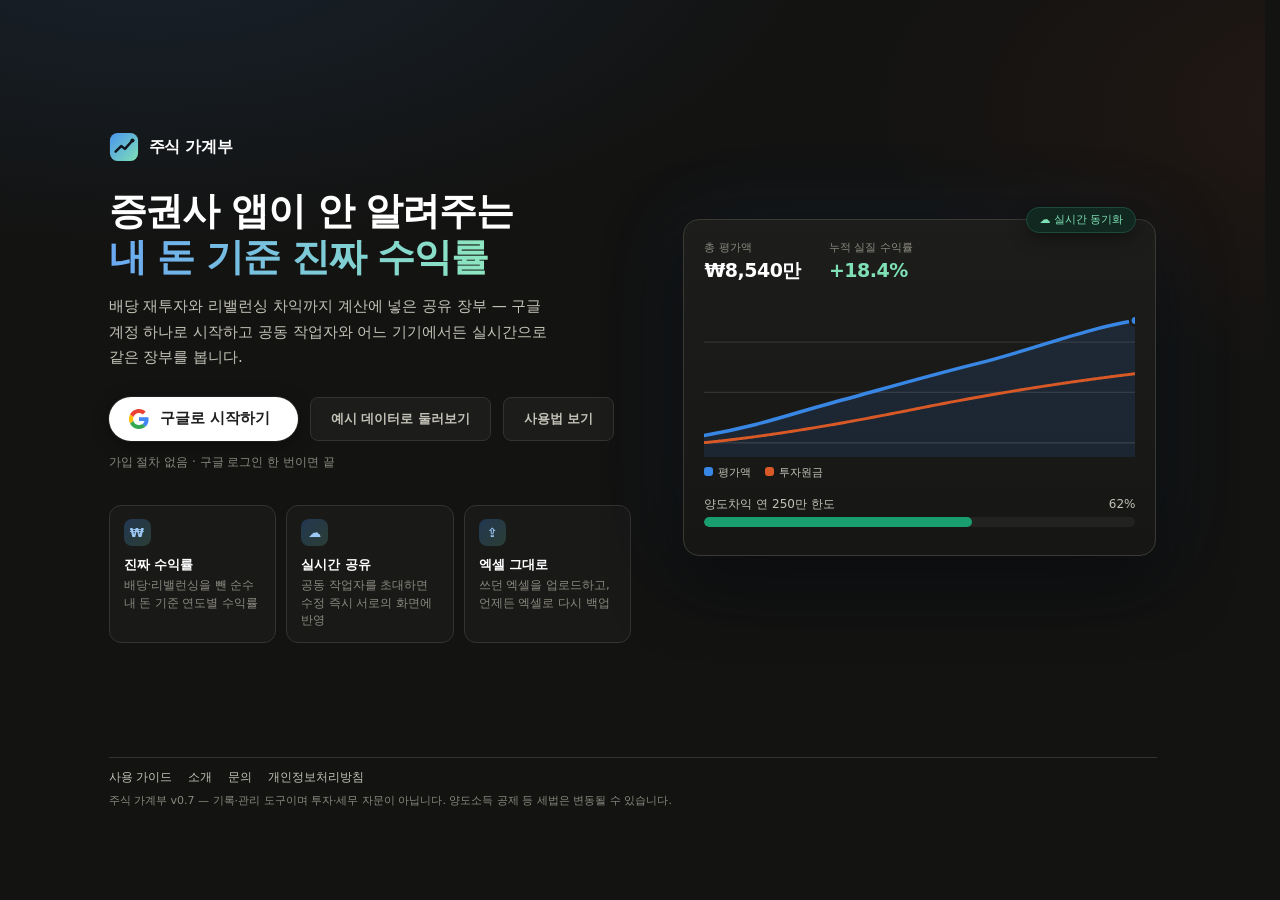
==== index.html @ 70cb53aa "deploy" ====
<!doctype html>
<html lang="ko">
  <head>
    <meta charset="UTF-8" />
    <meta name="viewport" content="width=device-width, initial-scale=1.0" />
    <meta name="theme-color" content="#131312" />
    <meta name="description" content="주식 가계부 — 증권사 앱이 알려주지 않는 내 돈 기준 수익률을 계산하는 공유 배당 가계부." />
    <title>주식 가계부 — 공유 배당 가계부</title>
    <link rel="icon" href="/favicon.svg" type="image/svg+xml" />
    <link rel="icon" href="/favicon-32.png" sizes="32x32" type="image/png" />
    <link rel="apple-touch-icon" href="/apple-touch-icon.png" />
    <!-- 방문 집계는 자체 구현 (src/lib/track.ts → Supabase page_views, 익명·무쿠키, 관리자만 열람) -->

    <script type="module" crossorigin src="/assets/index-CUEFpsve.js"></script>
    <link rel="stylesheet" crossorigin href="/assets/index-DEl2LK3-.css">
  </head>
  <body>
    <div id="root"></div>
    <!-- 자바스크립트 없이 접근하는 크롤러·브라우저를 위한 최소 안내와 링크 -->
    <noscript>
      <div style="max-width:720px;margin:40px auto;padding:0 20px;color:#c3c2b7;font-family:system-ui,sans-serif;line-height:1.8">
        <h1 style="color:#fff">주식 가계부</h1>
        <p>
          증권사 앱이 알려주지 않는 <b style="color:#fff">내 돈 기준 진짜 수익률</b>을 계산하는 2인 공유 배당 투자 장부입니다.
          배당 재투자와 리밸런싱 실현차익을 뺀 순수 투자원금 기준으로 수익률을 계산합니다.
        </p>
        <p>이 페이지를 보려면 자바스크립트가 필요합니다. 아래 페이지는 자바스크립트 없이도 열립니다.</p>
        <p>
          <a href="/guide.html" style="color:#3987e5">사용 가이드</a> ·
          <a href="/about.html" style="color:#3987e5">서비스 소개</a> ·
          <a href="/contact.html" style="color:#3987e5">문의</a> ·
          <a href="/privacy.html" style="color:#3987e5">개인정보처리방침</a>
        </p>
      </div>
    </noscript>
  </body>
</html>
---- assets/index-DEl2LK3-.css ----
:root{--bg: #131312;--surface: #1a1a19;--surface2: #222220;--line: #34332e;--ink: #ffffff;--dim: #c3c2b7;--muted: #8a897e;--s1: #3987e5;--s2: #d95926;--good: #199e70;--bad: #e66767;--amber: #c98500;--input-bg: #26231a;--input-ink: #ffd76a;--key-bg: #10281f;--key-ink: #7fe0b6;--radius: 10px}*{box-sizing:border-box}html,body{margin:0;padding:0}html{scrollbar-gutter:stable}body{background:radial-gradient(1100px 520px at 12% -8%,rgba(57,135,229,.13),transparent 60%),radial-gradient(900px 480px at 108% 12%,rgba(217,89,38,.08),transparent 55%),var(--bg);background-attachment:fixed;color:var(--ink);font-family:Pretendard,Malgun Gothic,맑은 고딕,system-ui,sans-serif;font-size:14px;line-height:1.5;word-break:keep-all;overflow-wrap:break-word}#root{max-width:1080px;margin:0 auto;padding:30px 16px 80px}.app-head{display:flex;align-items:center;gap:12px;flex-wrap:wrap;margin-bottom:16px}.app-head h1{font-size:22px;margin:0;letter-spacing:-.5px;display:flex;align-items:center;gap:9px}.app-head .tagline{color:var(--muted);font-size:12px}.privacy-note{color:var(--muted);font-size:12px;margin:2px 0 14px}.privacy-note b{color:var(--key-ink);font-weight:600}.tabs{display:flex;gap:8px;flex-wrap:wrap;margin-bottom:28px}.tabs a{background:var(--surface);color:var(--dim);border:1px solid var(--line);padding:9px 16px;border-radius:999px;cursor:pointer;font-size:13px;font-family:inherit;text-decoration:none;display:inline-block;line-height:1.5}.tabs a.on{background:linear-gradient(180deg,#4a95ee,#2e7ad8);border-color:transparent;color:#fff;font-weight:600;box-shadow:0 3px 12px #3987e540}.tabs a:hover:not(.on){border-color:var(--s1);color:var(--ink)}.tabs a .tab-badge{display:inline-block;margin-left:6px;min-width:17px;padding:0 5px;background:var(--bad);color:#fff;border-radius:999px;font-size:11px;font-weight:700;line-height:17px;text-align:center;vertical-align:1px}.tabs a.guide{margin-left:auto;color:var(--key-ink);background:var(--key-bg);border-color:#1e4a3b}.tabs a.guide:hover{background:#16382c;color:#fff;border-color:#2b6a54}@media (max-width: 620px){.tabs a.guide{margin-left:0}}.grid{display:grid;gap:14px}.grid>*,.card,.row>*{min-width:0}.grid.kpi{grid-template-columns:repeat(auto-fit,minmax(180px,1fr))}.grid.two{grid-template-columns:1fr 1fr}@media (max-width: 820px){.grid.two{grid-template-columns:1fr}}.card{background:linear-gradient(180deg,#1c1c1b,#191918);border:1px solid var(--line);border-radius:12px;padding:14px 16px;box-shadow:inset 0 1px #ffffff08,0 10px 30px #00000038}.card h3{margin:0 0 10px;font-size:13px;color:var(--dim);font-weight:600}.card h3 .sub{color:var(--muted);font-weight:400;margin-left:6px}.kpi .label{color:var(--muted);font-size:12px}.kpi .num{font-size:22px;font-weight:700;letter-spacing:-.5px;margin-top:2px}.kpi .delta{font-size:12px;margin-top:2px}.pos{color:var(--key-ink)}.neg{color:var(--bad)}.section-gap{margin-top:14px}.tbl{width:100%;border-collapse:collapse;font-size:13px}.tbl th{color:var(--muted);font-weight:600;text-align:center;padding:6px 8px;border-bottom:1px solid var(--line);white-space:nowrap}.tbl td{padding:6px 8px;border-bottom:1px solid var(--line);text-align:center;white-space:nowrap;font-variant-numeric:tabular-nums}.tbl tr:last-child td{border-bottom:none}.tbl tr:hover td{background:var(--surface2)}.tbl .key{color:var(--key-ink);font-weight:600}.tbl-wrap{overflow-x:auto;max-width:100%}.tbl-wrap.freeze{max-height:68vh;overflow:auto;--c1: 80px;--c2: 62px;--c3: 72px;--frz: #1b1b1a}.tbl-wrap.freeze thead th{position:sticky;top:0;z-index:2;background:var(--frz);box-shadow:inset 0 -1px 0 var(--line)}.tbl-wrap.fz3 th:nth-child(-n+3),.tbl-wrap.fz3 td:nth-child(-n+3),.tbl-wrap.fz1 th:nth-child(1),.tbl-wrap.fz1 td:nth-child(1){position:sticky;background:var(--frz);overflow:hidden;text-overflow:ellipsis}.tbl-wrap.fz3 th:nth-child(1),.tbl-wrap.fz3 td:nth-child(1),.tbl-wrap.fz1 th:nth-child(1),.tbl-wrap.fz1 td:nth-child(1){left:0;width:var(--c1);min-width:var(--c1);max-width:var(--c1)}.tbl-wrap.fz3 th:nth-child(2),.tbl-wrap.fz3 td:nth-child(2){left:var(--c1);width:var(--c2);min-width:var(--c2);max-width:var(--c2)}.tbl-wrap.fz3 th:nth-child(3),.tbl-wrap.fz3 td:nth-child(3){left:calc(var(--c1) + var(--c2));width:var(--c3);min-width:var(--c3);max-width:var(--c3)}.tbl-wrap.fz3 td:nth-child(3),.tbl-wrap.fz1 td:nth-child(1){box-shadow:1px 0 0 var(--line)}.tbl-wrap.fz3 thead th:nth-child(3),.tbl-wrap.fz1 thead th:nth-child(1){box-shadow:inset 0 -1px 0 var(--line),1px 0 0 var(--line)}.tbl-wrap.fz3 thead th:nth-child(-n+3),.tbl-wrap.fz1 thead th:nth-child(1){z-index:3}.tbl-wrap.fz3 tr:hover td:nth-child(-n+3),.tbl-wrap.fz1 tr:hover td:nth-child(1){background:var(--surface2)}@media (max-width: 620px){.tbl-wrap.freeze{--c1: 74px;--c2: 48px;--c3: 56px;max-height:62vh}.tbl-wrap.freeze .tbl th,.tbl-wrap.freeze .tbl td{padding:6px 5px}}input,select,textarea{background:var(--input-bg);color:var(--input-ink);border:1px solid var(--line);border-radius:6px;padding:6px 8px;font-family:inherit;font-size:13px;max-width:100%}input:focus,select:focus,textarea:focus{outline:1px solid var(--s1)}@media (max-width: 820px){input,select,textarea{font-size:16px}}input[type=number]{text-align:right;width:110px;-moz-appearance:textfield;-webkit-appearance:textfield;appearance:textfield}.num-in{text-align:right;width:110px;font-variant-numeric:tabular-nums}input[type=number]::-webkit-outer-spin-button,input[type=number]::-webkit-inner-spin-button{-webkit-appearance:none;margin:0}input::placeholder{color:#6d6a58}.act{background:linear-gradient(180deg,#4a95ee,#2e7ad8);color:#fff;border:none;border-radius:8px;padding:8px 16px;cursor:pointer;font-family:inherit;font-size:13px;font-weight:600;text-decoration:none;display:inline-block;text-align:center;line-height:1.5;box-shadow:0 3px 12px #3987e540}.act.ghost{background:#ffffff0a;color:var(--dim);border:1px solid var(--line);box-shadow:none}.act.danger{background:transparent;color:var(--bad);border:1px solid var(--bad);box-shadow:none}.act:hover{filter:brightness(1.12)}a.act,a.act:visited{color:#fff}a.act.ghost,a.act.ghost:visited{color:var(--dim)}.row{display:flex;gap:8px;align-items:center;flex-wrap:wrap}.row-del{background:none;border:none;color:var(--muted);cursor:pointer;padding:0 6px;font-size:14px;line-height:1;font-family:inherit}.row-del:hover{color:var(--bad)}.hint{color:var(--muted);font-size:12px}.warn{color:var(--amber);font-size:12px}.chart-box{position:relative}.chart-box svg{display:block;width:100%;height:auto}.tooltip{position:absolute;pointer-events:none;background:#0c0c0b;border:1px solid var(--line);border-radius:8px;padding:8px 10px;font-size:12px;color:var(--ink);box-shadow:0 6px 20px #00000080;z-index:5;white-space:nowrap}.tooltip .t-title{color:var(--muted);margin-bottom:3px}.legend{display:flex;gap:14px;margin-top:6px;font-size:12px;color:var(--dim)}.legend .chip{display:inline-block;width:10px;height:10px;border-radius:3px;margin-right:5px;vertical-align:-1px}.gauge{margin:8px 0}.gauge .g-label{display:flex;justify-content:space-between;font-size:12px;color:var(--dim);margin-bottom:4px}.gauge .g-track{height:10px;background:var(--surface2);border-radius:999px;overflow:hidden}.gauge .g-fill{height:100%;border-radius:999px;background:var(--good)}.gauge .g-fill.over{background:var(--bad)}.empty{border:1px solid var(--line);border-radius:16px;padding:36px 28px;background:linear-gradient(180deg,#1d1d1c,#181817);box-shadow:inset 0 1px #ffffff08,0 14px 40px #0000004d;text-align:center;color:var(--dim)}.empty h2{color:var(--ink);font-size:20px;margin:0 0 6px;letter-spacing:-.5px}.empty p{margin:4px 0 18px;font-size:13px}.empty .row{justify-content:center}textarea.code{width:100%;min-height:90px;font-family:Consolas,monospace;font-size:11px;color:var(--dim)}.footer-note{margin-top:28px;color:var(--muted);font-size:11px;border-top:1px solid var(--line);padding-top:10px}.foot-links{display:block;margin-bottom:6px}.foot-links a{color:var(--dim);font-size:12px;text-decoration:none;margin-right:16px}.foot-links a:hover{color:var(--s1);text-decoration:underline}.overlay{position:fixed;top:0;right:0;bottom:0;left:0;background:#0009;z-index:50;display:flex;align-items:center;justify-content:center;padding:20px}.modal{background:var(--surface);border:1px solid var(--line);border-radius:var(--radius);padding:18px 20px;max-width:560px;width:100%;max-height:85vh;overflow-y:auto;box-shadow:0 20px 60px #0009}.modal ul{padding-left:18px;margin:10px 0 12px}.modal li{font-size:12.5px;color:var(--dim);margin-bottom:7px;line-height:1.6;word-break:keep-all}.demo-bar{display:flex;align-items:center;justify-content:space-between;gap:14px;flex-wrap:wrap;background:linear-gradient(180deg,#23211a,#1e1c16);border:1px solid #4a4432;border-radius:12px;padding:12px 16px;margin-bottom:14px;color:var(--dim);font-size:13px}.demo-bar b{color:var(--input-ink)}.toast{position:fixed;bottom:26px;left:50%;transform:translate(-50%);z-index:60;max-width:min(92vw,560px);background:var(--key-bg);color:var(--key-ink);border:1px solid #1e4a3b;border-radius:999px;padding:10px 20px;font-size:13px;font-weight:600;box-shadow:0 10px 34px #00000080;animation:toast-in .18s ease-out;word-break:keep-all;text-align:center}@keyframes toast-in{0%{opacity:0;transform:translate(-50%) translateY(8px)}to{opacity:1;transform:translate(-50%) translateY(0)}}.sync-chip{font-size:11px;color:var(--key-ink);background:var(--key-bg);border:1px solid #1e4a3b;border-radius:999px;padding:3px 10px}.sync-chip.bad{color:var(--bad);background:#2a1616;border-color:#5c2a2a}details.legacy{margin-top:12px}details.legacy summary{cursor:pointer;color:var(--muted);font-size:12px}details.legacy[open] summary{margin-bottom:8px}.gate-wrap{min-height:calc(100vh - 110px);display:flex;flex-direction:column}.gate{flex:1;display:grid;grid-template-columns:1.05fr .95fr;gap:52px;align-items:center;padding:44px 0 28px}.brand{display:flex;align-items:center;gap:10px;font-weight:700;font-size:16px;letter-spacing:-.3px;margin-bottom:26px}.gate h2{font-size:clamp(26px,4.2vw,38px);line-height:1.22;margin:0 0 14px;letter-spacing:-1.2px;font-weight:800}.gate h2 em{font-style:normal;background:linear-gradient(92deg,#6aa9f2,#8ee7c0);-webkit-background-clip:text;background-clip:text;color:transparent}.gate .lead{color:var(--dim);font-size:15px;line-height:1.7;margin:0 0 26px;max-width:46ch;word-break:keep-all}.feat>span:last-child,.empty p{word-break:keep-all}.feats{display:grid;grid-template-columns:repeat(3,1fr);gap:10px;margin-top:34px}.feat{background:#ffffff06;border:1px solid var(--line);border-radius:12px;padding:13px 14px;display:flex;flex-direction:column;gap:3px}.feat b{font-size:13px;color:var(--ink)}.feat>span:last-child{color:var(--muted);font-size:11.5px;line-height:1.5}.f-ico{width:27px;height:27px;border-radius:8px;display:flex;align-items:center;justify-content:center;background:linear-gradient(135deg,#3987e547,#7fe0b62e);color:#9ec9f5;font-size:13px;font-weight:700;margin-bottom:6px}.gbtn{display:inline-flex;align-items:center;gap:11px;background:#fff;color:#1f1f1f;border:none;border-radius:999px;padding:12px 28px 12px 20px;font-size:15px;font-weight:700;font-family:inherit;cursor:pointer;box-shadow:0 4px 18px #00000059,0 0 0 1px #ffffff14;transition:transform .12s ease,box-shadow .12s ease}.gbtn:hover{transform:translateY(-1px);box-shadow:0 8px 26px #3987e54d,0 0 0 1px #ffffff1f}.gbtn:disabled{opacity:.6;cursor:default;transform:none}.gate-mock{position:relative}.mock-card{background:linear-gradient(180deg,#1d1d1c,#161615);border:1px solid #3a3934;border-radius:16px;padding:20px;box-shadow:0 24px 70px #0000008c,0 0 90px #3987e517}.mock-chip{position:absolute;top:-12px;right:20px;z-index:2;font-size:11px;color:var(--key-ink);background:var(--key-bg);border:1px solid #1e4a3b;border-radius:999px;padding:4px 12px;box-shadow:0 6px 18px #0006}.mock-kpis{display:flex;gap:28px;margin-bottom:14px}.m-label{display:block;color:var(--muted);font-size:11px}.m-num{font-size:19px;font-weight:800;letter-spacing:-.5px}.mock-chart{width:100%;height:auto;display:block}.mock-legend{display:flex;gap:14px;font-size:11px;color:var(--dim);margin-top:8px}.mock-legend i{width:9px;height:9px;border-radius:3px;display:inline-block;margin-right:5px}@media (max-width: 880px){.gate{grid-template-columns:1fr;gap:30px;padding-top:24px}.gate-mock{order:2;max-width:440px;width:100%;margin:0 auto}.feats{margin-top:26px}}@media (max-width: 560px){.feats{grid-template-columns:1fr}}
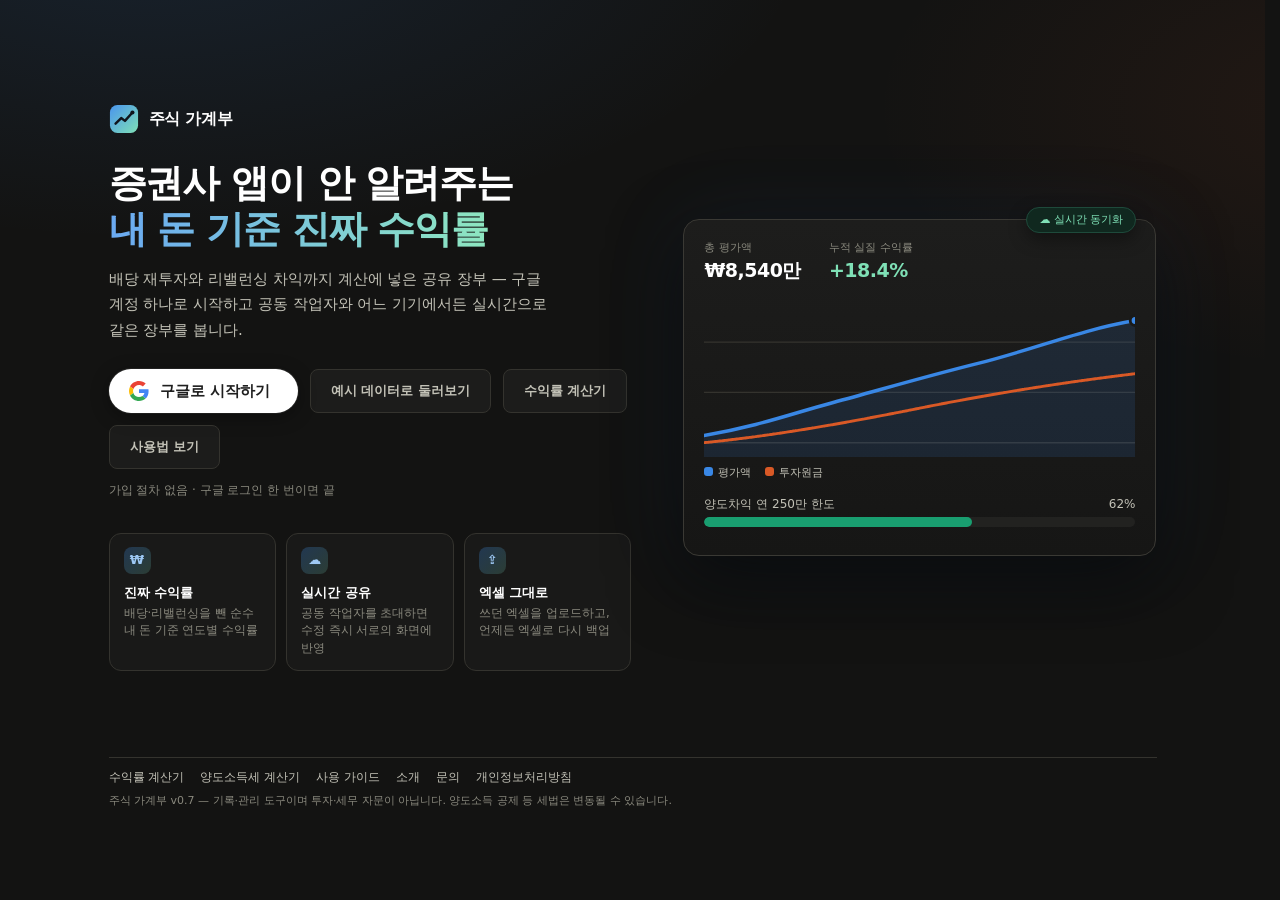
==== commit 598234a4: "deploy" ====
--- a/index.html
+++ b/index.html
@@ -1,37 +1,91 @@
-<!doctype html>
-<html lang="ko">
-  <head>
-    <meta charset="UTF-8" />
-    <meta name="viewport" content="width=device-width, initial-scale=1.0" />
-    <meta name="theme-color" content="#131312" />
-    <meta name="description" content="주식 가계부 — 증권사 앱이 알려주지 않는 내 돈 기준 수익률을 계산하는 공유 배당 가계부." />
-    <title>주식 가계부 — 공유 배당 가계부</title>
-    <link rel="icon" href="/favicon.svg" type="image/svg+xml" />
-    <link rel="icon" href="/favicon-32.png" sizes="32x32" type="image/png" />
-    <link rel="apple-touch-icon" href="/apple-touch-icon.png" />
-    <!-- 방문 집계는 자체 구현 (src/lib/track.ts → Supabase page_views, 익명·무쿠키, 관리자만 열람) -->
-
-    <script type="module" crossorigin src="/assets/index-CUEFpsve.js"></script>
+<!doctype html>
+<html lang="ko">
+  <head>
+    <meta charset="UTF-8" />
+    <meta name="viewport" content="width=device-width, initial-scale=1.0" />
+    <meta name="theme-color" content="#131312" />
+    <meta name="description" content="주식 가계부 — 증권사 앱이 알려주지 않는 내 돈 기준 수익률을 계산하는 공유 배당 가계부." />
+    <title>주식 가계부 — 공유 배당 가계부</title>
+    <link rel="icon" href="/favicon.svg" type="image/svg+xml" />
+    <link rel="icon" href="/favicon-32.png" sizes="32x32" type="image/png" />
+    <link rel="apple-touch-icon" href="/apple-touch-icon.png" />
+
+    <!-- 이 앱은 주소가 ?tab=, ?demo= 로 갈라지지만 문서는 하나다.
+         중복 문서로 잡히지 않게 대표 주소를 하나로 고정한다. -->
+    <link rel="canonical" href="https://duostockledger.github.io/" />
+
+    <!-- 카톡·페북·트위터에 링크를 붙였을 때 뜨는 카드 -->
+    <meta property="og:type" content="website" />
+    <meta property="og:site_name" content="주식 가계부" />
+    <meta property="og:locale" content="ko_KR" />
+    <meta property="og:url" content="https://duostockledger.github.io/" />
+    <meta property="og:title" content="주식 가계부 — 내 돈 기준 진짜 수익률" />
+    <meta property="og:description" content="배당 재투자와 리밸런싱 실현차익을 뺀 순수 원금으로 수익률을 계산하는 2인 공유 배당 가계부. 무료." />
+    <meta property="og:image" content="https://duostockledger.github.io/og.png" />
+    <meta property="og:image:width" content="1200" />
+    <meta property="og:image:height" content="630" />
+    <meta name="twitter:card" content="summary_large_image" />
+
+    <script type="application/ld+json">
+    {
+      "@context": "https://schema.org",
+      "@type": "WebApplication",
+      "name": "주식 가계부",
+      "alternateName": "DuoStockLedger",
+      "url": "https://duostockledger.github.io/",
+      "applicationCategory": "FinanceApplication",
+      "operatingSystem": "Web",
+      "inLanguage": "ko",
+      "offers": { "@type": "Offer", "price": "0", "priceCurrency": "KRW" },
+      "description": "증권사 앱이 알려주지 않는 내 돈 기준 수익률을 계산하는 2인 공유 배당 투자 장부. 배당 재투자와 리밸런싱 실현차익을 뺀 순수 투자원금으로 수익률을 산출한다."
+    }
+    </script>
+
+    <!-- 방문 집계는 두 갈래다.
+         ① 자체 구현 (src/lib/track.ts → Supabase page_views, 무쿠키, 관리자 탭에서 열람)
+         ② 구글 애널리틱스 (쿠키 사용 — 개인정보처리방침에 고지·거부 방법 안내)
+         장부 내용은 어느 쪽으로도 전송되지 않는다. -->
+    <script async src="https://www.googletagmanager.com/gtag/js?id=G-RTN5NM010Q"></script>
+    <script>
+      window.dataLayer = window.dataLayer || [];
+      function gtag(){dataLayer.push(arguments);}
+      gtag('js', new Date());
+      gtag('config', 'G-RTN5NM010Q');
+    </script>
+
+    <script type="module" crossorigin src="/assets/index-Clp6xg6Q.js"></script>
     <link rel="stylesheet" crossorigin href="/assets/index-DEl2LK3-.css">
-  </head>
-  <body>
-    <div id="root"></div>
-    <!-- 자바스크립트 없이 접근하는 크롤러·브라우저를 위한 최소 안내와 링크 -->
-    <noscript>
-      <div style="max-width:720px;margin:40px auto;padding:0 20px;color:#c3c2b7;font-family:system-ui,sans-serif;line-height:1.8">
-        <h1 style="color:#fff">주식 가계부</h1>
-        <p>
-          증권사 앱이 알려주지 않는 <b style="color:#fff">내 돈 기준 진짜 수익률</b>을 계산하는 2인 공유 배당 투자 장부입니다.
-          배당 재투자와 리밸런싱 실현차익을 뺀 순수 투자원금 기준으로 수익률을 계산합니다.
-        </p>
-        <p>이 페이지를 보려면 자바스크립트가 필요합니다. 아래 페이지는 자바스크립트 없이도 열립니다.</p>
-        <p>
-          <a href="/guide.html" style="color:#3987e5">사용 가이드</a> ·
-          <a href="/about.html" style="color:#3987e5">서비스 소개</a> ·
-          <a href="/contact.html" style="color:#3987e5">문의</a> ·
-          <a href="/privacy.html" style="color:#3987e5">개인정보처리방침</a>
-        </p>
-      </div>
-    </noscript>
-  </body>
-</html>
+  </head>
+  <body>
+    <div id="root"></div>
+    <!-- 자바스크립트 없이 접근하는 크롤러·브라우저를 위한 최소 안내와 링크 -->
+    <noscript>
+      <div style="max-width:720px;margin:40px auto;padding:0 20px;color:#c3c2b7;font-family:system-ui,sans-serif;line-height:1.8">
+        <h1 style="color:#fff">주식 가계부</h1>
+        <p>
+          증권사 앱이 알려주지 않는 <b style="color:#fff">내 돈 기준 진짜 수익률</b>을 계산하는 2인 공유 배당 투자 장부입니다.
+          배당 재투자와 리밸런싱 실현차익을 뺀 순수 투자원금 기준으로 수익률을 계산합니다.
+        </p>
+        <p>
+          증권사 앱은 배당으로 다시 산 주식과 리밸런싱으로 실현한 차익까지 <b style="color:#fff">투자원금에 더합니다.</b>
+          내 통장에서 나간 돈은 그대로인데 원금만 불어나니, 수익률 계산의 분모가 커져 실제보다 낮게 보입니다.
+          성실하게 재투자한 사람일수록 성과가 깎여 보이는 구조입니다.
+        </p>
+        <p>
+          이 서비스는 월말 잔고만 옮겨 적으면 그 왜곡을 걷어낸 수익률을 계산합니다.
+          <b style="color:#fff">순수 투자원금 = 총 투자원금 − 배당 재투자액 − 리밸런싱 실현차익</b>,
+          <b style="color:#fff">진짜 수익률 = 평가액 ÷ 순수 투자원금 − 1</b>. 무료이고 구글 로그인 하나로 시작합니다.
+        </p>
+        <p>이 화면을 보려면 자바스크립트가 필요합니다. 아래 페이지는 자바스크립트 없이도 열립니다.</p>
+        <ul>
+          <li><a href="/calculator.html" style="color:#3987e5">배당 재투자 수익률 계산기</a> — 로그인 없이 바로 계산</li>
+          <li><a href="/tax-calculator.html" style="color:#3987e5">해외주식 양도소득세 계산기</a> — 250만원 공제와 남은 여력</li>
+          <li><a href="/guide.html" style="color:#3987e5">사용 가이드</a> — 화면으로 보는 기록 방법</li>
+          <li><a href="/about.html" style="color:#3987e5">서비스 소개</a></li>
+          <li><a href="/contact.html" style="color:#3987e5">문의</a> · <a href="/privacy.html" style="color:#3987e5">개인정보처리방침</a></li>
+        </ul>
+      </div>
+    </noscript>+
+  </body>
+</html>
